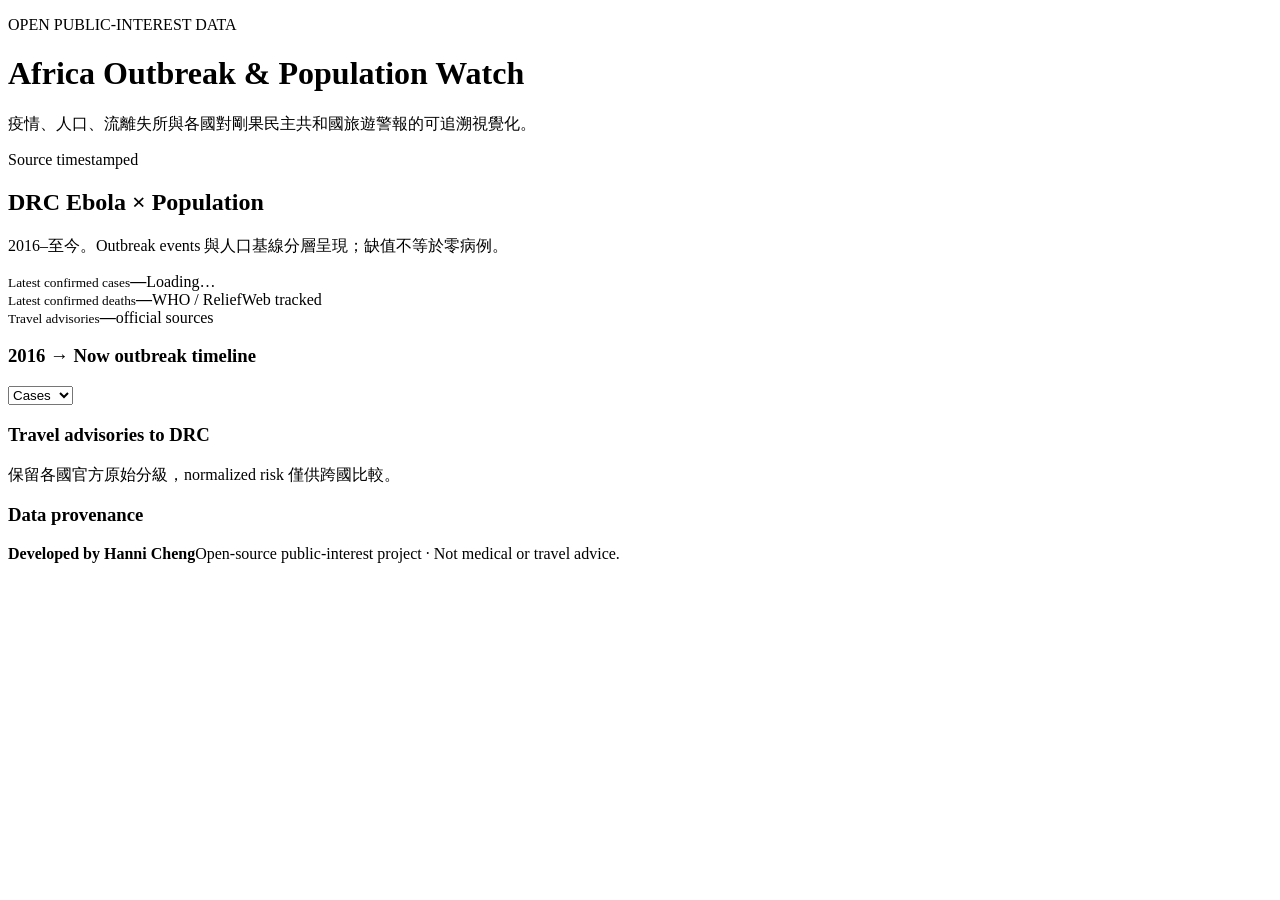
==== index.html @ 5b125a62 "site: add index.html" ====
<!doctype html><html lang="zh-Hant"><head><meta charset="utf-8"><meta name="viewport" content="width=device-width,initial-scale=1"><title>Africa Outbreak & Population Watch</title><link rel="stylesheet" href="assets/style.css"></head><body><header><p class="eyebrow">OPEN PUBLIC-INTEREST DATA</p><h1>Africa Outbreak & Population Watch</h1><p>疫情、人口、流離失所與各國對剛果民主共和國旅遊警報的可追溯視覺化。</p><span id="status">Source timestamped</span></header><main><section class="hero"><h2>DRC Ebola × Population</h2><p>2016–至今。Outbreak events 與人口基線分層呈現；缺值不等於零病例。</p><div class="kpis"><article><small>Latest confirmed cases</small><strong id="cases">—</strong><span id="date">Loading…</span></article><article><small>Latest confirmed deaths</small><strong id="deaths">—</strong><span>WHO / ReliefWeb tracked</span></article><article><small>Travel advisories</small><strong id="count">—</strong><span>official sources</span></article></div></section><section class="grid"><article class="panel wide"><h3>2016 → Now outbreak timeline</h3><select id="metric"><option value="cases">Cases</option><option value="deaths">Deaths</option></select><div id="timeline" class="bars"></div></article><article class="panel"><h3>Travel advisories to DRC</h3><p class="muted">保留各國官方原始分級，normalized risk 僅供跨國比較。</p><div id="advisories"></div></article><article class="panel"><h3>Data provenance</h3><div id="sources"></div></article></section></main><footer><strong>Developed by Hanni Cheng</strong><span>Open-source public-interest project · Not medical or travel advice.</span></footer><script src="assets/app.js"></script></body></html>
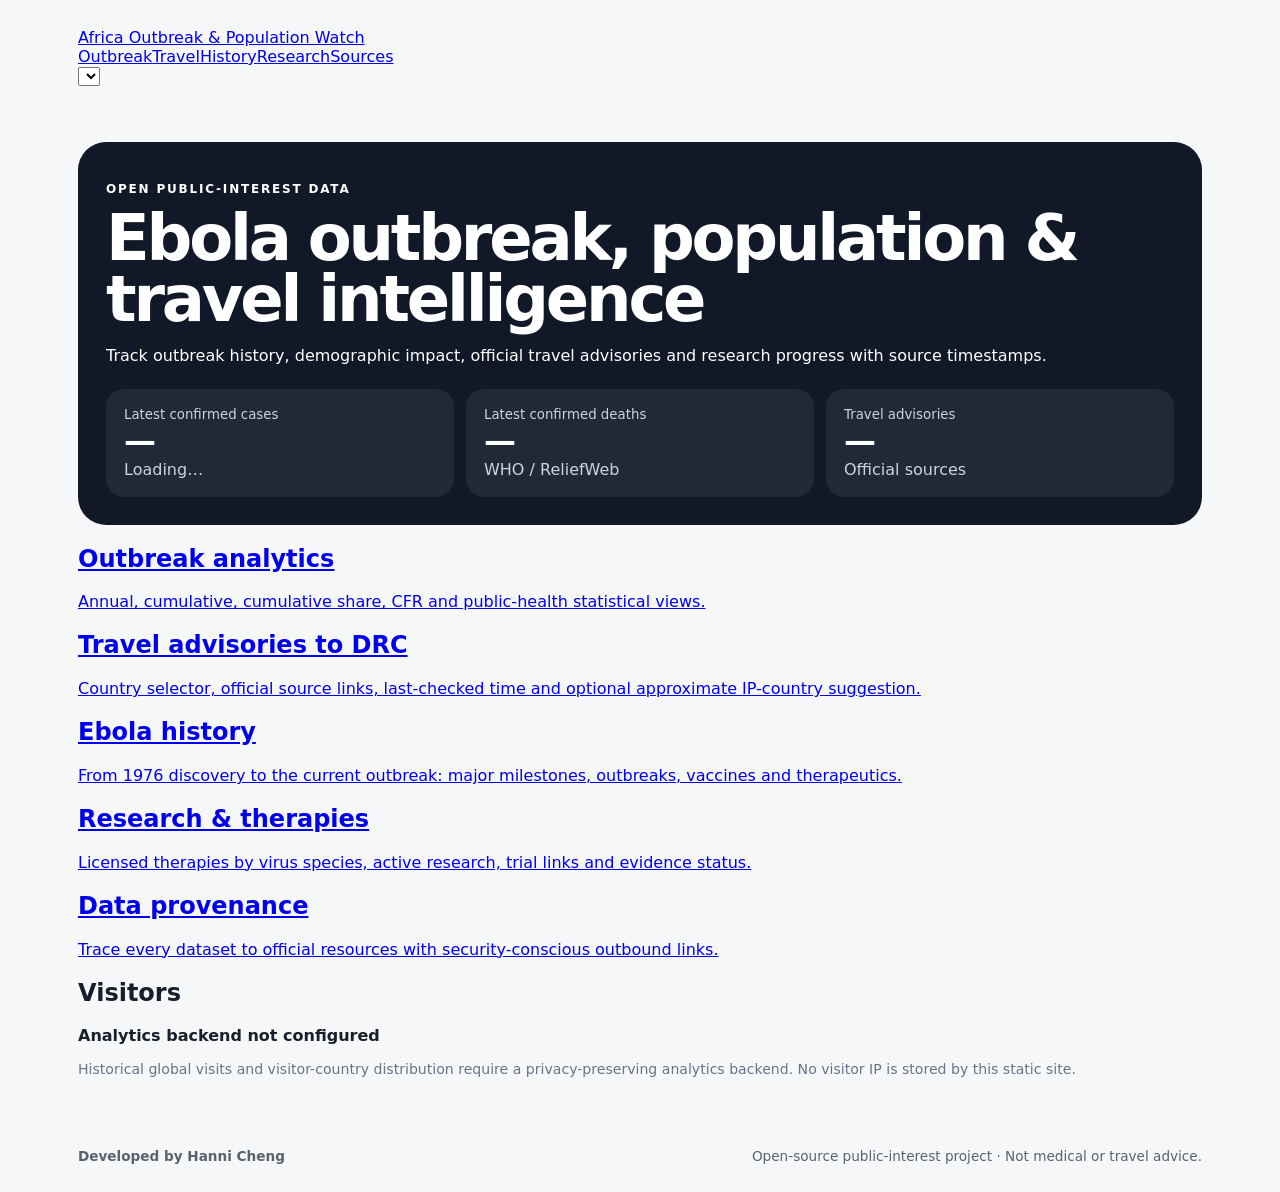
==== commit 35d9bad1: "site: expand home navigation and privacy controls" ====
--- a/index.html
+++ b/index.html
@@ -1 +1 @@
-<!doctype html><html lang="zh-Hant"><head><meta charset="utf-8"><meta name="viewport" content="width=device-width,initial-scale=1"><title>Africa Outbreak & Population Watch</title><link rel="stylesheet" href="assets/style.css"></head><body><header><p class="eyebrow">OPEN PUBLIC-INTEREST DATA</p><h1>Africa Outbreak & Population Watch</h1><p>疫情、人口、流離失所與各國對剛果民主共和國旅遊警報的可追溯視覺化。</p><span id="status">Source timestamped</span></header><main><section class="hero"><h2>DRC Ebola × Population</h2><p>2016–至今。Outbreak events 與人口基線分層呈現；缺值不等於零病例。</p><div class="kpis"><article><small>Latest confirmed cases</small><strong id="cases">—</strong><span id="date">Loading…</span></article><article><small>Latest confirmed deaths</small><strong id="deaths">—</strong><span>WHO / ReliefWeb tracked</span></article><article><small>Travel advisories</small><strong id="count">—</strong><span>official sources</span></article></div></section><section class="grid"><article class="panel wide"><h3>2016 → Now outbreak timeline</h3><select id="metric"><option value="cases">Cases</option><option value="deaths">Deaths</option></select><div id="timeline" class="bars"></div></article><article class="panel"><h3>Travel advisories to DRC</h3><p class="muted">保留各國官方原始分級，normalized risk 僅供跨國比較。</p><div id="advisories"></div></article><article class="panel"><h3>Data provenance</h3><div id="sources"></div></article></section></main><footer><strong>Developed by Hanni Cheng</strong><span>Open-source public-interest project · Not medical or travel advice.</span></footer><script src="assets/app.js"></script></body></html>+<!doctype html><html lang="zh-Hant"><head><meta charset="utf-8"><meta name="viewport" content="width=device-width,initial-scale=1"><meta name="referrer" content="no-referrer"><meta http-equiv="Content-Security-Policy" content="default-src 'self'; img-src 'self' data:; style-src 'self' 'unsafe-inline'; script-src 'self'; connect-src 'self' https://ipwho.is; base-uri 'self'; form-action 'self'; frame-ancestors 'none'"><title>Africa Outbreak & Population Watch</title><link rel="stylesheet" href="assets/style.css"></head><body><header class="sitebar"><a class="brand" href="index.html">Africa Outbreak & Population Watch</a><nav><a href="pages/outbreak.html">Outbreak</a><a href="pages/advisories.html">Travel</a><a href="pages/history.html">History</a><a href="pages/research.html">Research</a><a href="pages/provenance.html">Sources</a></nav><select id="lang" aria-label="Language"></select></header><main><section class="hero"><p class="eyebrow">OPEN PUBLIC-INTEREST DATA</p><h1 data-i18n="hero_title">Ebola outbreak, population & travel intelligence</h1><p data-i18n="hero_sub">Track outbreak history, demographic impact, official travel advisories and research progress with source timestamps.</p><div class="kpis"><article><small data-i18n="latest_cases">Latest confirmed cases</small><strong id="cases">—</strong><span id="date">Loading…</span></article><article><small data-i18n="latest_deaths">Latest confirmed deaths</small><strong id="deaths">—</strong><span>WHO / ReliefWeb</span></article><article><small data-i18n="travel_advisories">Travel advisories</small><strong id="count">—</strong><span data-i18n="official_sources">Official sources</span></article></div></section><section class="cards"><a class="feature" href="pages/outbreak.html"><h2>Outbreak analytics</h2><p>Annual, cumulative, cumulative share, CFR and public-health statistical views.</p></a><a class="feature" href="pages/advisories.html"><h2>Travel advisories to DRC</h2><p>Country selector, official source links, last-checked time and optional approximate IP-country suggestion.</p></a><a class="feature" href="pages/history.html"><h2>Ebola history</h2><p>From 1976 discovery to the current outbreak: major milestones, outbreaks, vaccines and therapeutics.</p></a><a class="feature" href="pages/research.html"><h2>Research & therapies</h2><p>Licensed therapies by virus species, active research, trial links and evidence status.</p></a><a class="feature" href="pages/provenance.html"><h2>Data provenance</h2><p>Trace every dataset to official resources with security-conscious outbound links.</p></a><div class="feature"><h2>Visitors</h2><p><strong id="visitorTotal">Analytics backend not configured</strong></p><p class="muted">Historical global visits and visitor-country distribution require a privacy-preserving analytics backend. No visitor IP is stored by this static site.</p></div></section></main><footer><strong>Developed by Hanni Cheng</strong><span>Open-source public-interest project · Not medical or travel advice.</span></footer><script src="assets/i18n.js"></script><script src="assets/app.js"></script></body></html>
--- a/assets/style.css
+++ b/assets/style.css
@@ -0,0 +1 @@
+:root{font-family:Inter,system-ui,-apple-system,sans-serif;color:#17202a;background:#f6f7f9}*{box-sizing:border-box}body{margin:0}header,main,footer{max-width:1180px;margin:auto;padding:28px}h1{font-size:clamp(2rem,5vw,4.2rem);line-height:.95;margin:.3rem 0 1rem;letter-spacing:-.05em}.eyebrow{font-size:.75rem;font-weight:800;letter-spacing:.15em}#status{display:inline-block;background:#fff;border:1px solid #dfe3e8;padding:8px 12px;border-radius:999px}.hero{background:#111827;color:white;border-radius:28px;padding:28px}.kpis{display:grid;grid-template-columns:repeat(3,1fr);gap:12px;margin-top:24px}.kpis article{background:#1f2937;padding:18px;border-radius:18px}.kpis small,.kpis span{display:block;color:#cbd5e1}.kpis strong{font-size:2rem;display:block}.grid{display:grid;grid-template-columns:2fr 1fr;gap:16px;margin-top:16px}.panel{background:white;border:1px solid #e2e6ea;border-radius:22px;padding:22px}.wide{grid-row:span 2}.muted{color:#697386;font-size:.88rem}.bars{display:flex;align-items:end;gap:8px;height:330px;padding-top:35px;overflow-x:auto}.bw{min-width:48px;flex:1;text-align:center}.bar{background:#556987;border-radius:7px 7px 2px 2px;min-height:3px;position:relative}.bar span{position:absolute;top:-20px;left:50%;transform:translateX(-50%);font-size:.68rem}.bw small{display:block;margin-top:7px}.adv,.source{padding:11px 0;border-bottom:1px solid #edf0f2}.adv span{display:block;font-size:.8rem;color:#697386}footer{display:flex;justify-content:space-between;gap:16px;color:#59636e;font-size:.85rem}@media(max-width:760px){.grid,.kpis{grid-template-columns:1fr}.wide{grid-row:auto}footer{flex-direction:column}}
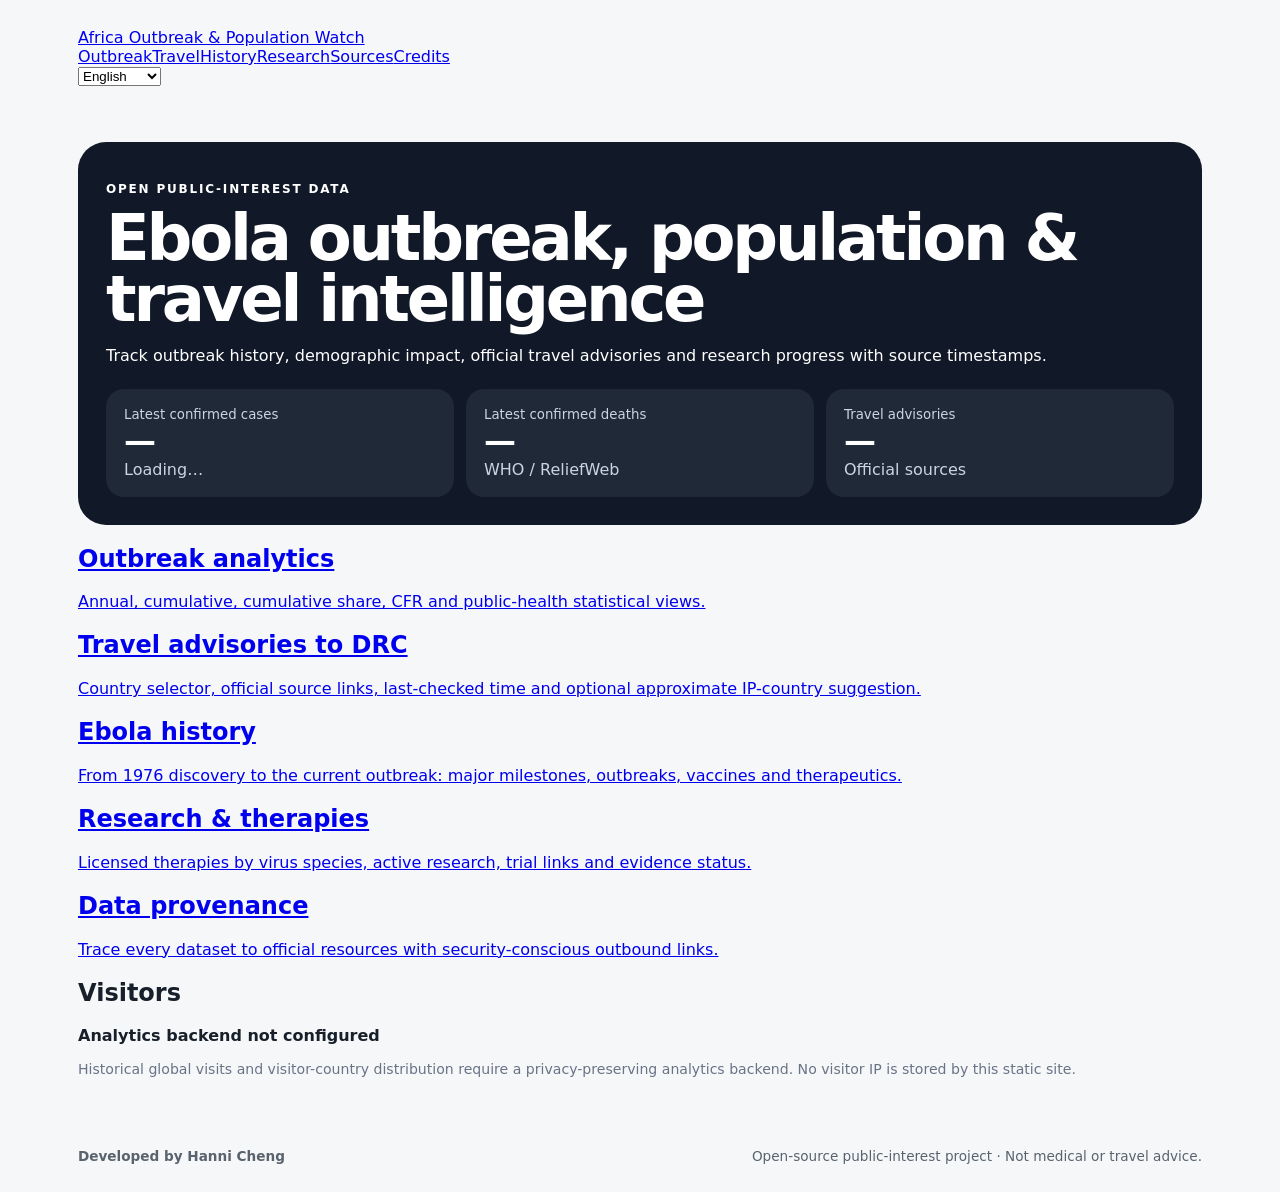
==== commit 6501b137: "site: add Credits navigation" ====
--- a/index.html
+++ b/index.html
@@ -1 +1 @@
-<!doctype html><html lang="zh-Hant"><head><meta charset="utf-8"><meta name="viewport" content="width=device-width,initial-scale=1"><meta name="referrer" content="no-referrer"><meta http-equiv="Content-Security-Policy" content="default-src 'self'; img-src 'self' data:; style-src 'self' 'unsafe-inline'; script-src 'self'; connect-src 'self' https://ipwho.is; base-uri 'self'; form-action 'self'; frame-ancestors 'none'"><title>Africa Outbreak & Population Watch</title><link rel="stylesheet" href="assets/style.css"></head><body><header class="sitebar"><a class="brand" href="index.html">Africa Outbreak & Population Watch</a><nav><a href="pages/outbreak.html">Outbreak</a><a href="pages/advisories.html">Travel</a><a href="pages/history.html">History</a><a href="pages/research.html">Research</a><a href="pages/provenance.html">Sources</a></nav><select id="lang" aria-label="Language"></select></header><main><section class="hero"><p class="eyebrow">OPEN PUBLIC-INTEREST DATA</p><h1 data-i18n="hero_title">Ebola outbreak, population & travel intelligence</h1><p data-i18n="hero_sub">Track outbreak history, demographic impact, official travel advisories and research progress with source timestamps.</p><div class="kpis"><article><small data-i18n="latest_cases">Latest confirmed cases</small><strong id="cases">—</strong><span id="date">Loading…</span></article><article><small data-i18n="latest_deaths">Latest confirmed deaths</small><strong id="deaths">—</strong><span>WHO / ReliefWeb</span></article><article><small data-i18n="travel_advisories">Travel advisories</small><strong id="count">—</strong><span data-i18n="official_sources">Official sources</span></article></div></section><section class="cards"><a class="feature" href="pages/outbreak.html"><h2>Outbreak analytics</h2><p>Annual, cumulative, cumulative share, CFR and public-health statistical views.</p></a><a class="feature" href="pages/advisories.html"><h2>Travel advisories to DRC</h2><p>Country selector, official source links, last-checked time and optional approximate IP-country suggestion.</p></a><a class="feature" href="pages/history.html"><h2>Ebola history</h2><p>From 1976 discovery to the current outbreak: major milestones, outbreaks, vaccines and therapeutics.</p></a><a class="feature" href="pages/research.html"><h2>Research & therapies</h2><p>Licensed therapies by virus species, active research, trial links and evidence status.</p></a><a class="feature" href="pages/provenance.html"><h2>Data provenance</h2><p>Trace every dataset to official resources with security-conscious outbound links.</p></a><div class="feature"><h2>Visitors</h2><p><strong id="visitorTotal">Analytics backend not configured</strong></p><p class="muted">Historical global visits and visitor-country distribution require a privacy-preserving analytics backend. No visitor IP is stored by this static site.</p></div></section></main><footer><strong>Developed by Hanni Cheng</strong><span>Open-source public-interest project · Not medical or travel advice.</span></footer><script src="assets/i18n.js"></script><script src="assets/app.js"></script></body></html>+<!doctype html><html lang="zh-Hant"><head><meta charset="utf-8"><meta name="viewport" content="width=device-width,initial-scale=1"><meta name="referrer" content="no-referrer"><meta http-equiv="Content-Security-Policy" content="default-src 'self'; img-src 'self' data:; style-src 'self' 'unsafe-inline'; script-src 'self'; connect-src 'self' https://ipwho.is; base-uri 'self'; form-action 'self'; frame-ancestors 'none'"><title>Africa Outbreak & Population Watch</title><link rel="stylesheet" href="assets/style.css"></head><body><header class="sitebar"><a class="brand" href="index.html">Africa Outbreak & Population Watch</a><nav><a href="pages/outbreak.html">Outbreak</a><a href="pages/advisories.html">Travel</a><a href="pages/history.html">History</a><a href="pages/research.html">Research</a><a href="pages/provenance.html">Sources</a><a href="pages/credits.html">Credits</a></nav><select id="lang" aria-label="Language"></select></header><main><section class="hero"><p class="eyebrow">OPEN PUBLIC-INTEREST DATA</p><h1 data-i18n="hero_title">Ebola outbreak, population & travel intelligence</h1><p data-i18n="hero_sub">Track outbreak history, demographic impact, official travel advisories and research progress with source timestamps.</p><div class="kpis"><article><small data-i18n="latest_cases">Latest confirmed cases</small><strong id="cases">—</strong><span id="date">Loading…</span></article><article><small data-i18n="latest_deaths">Latest confirmed deaths</small><strong id="deaths">—</strong><span>WHO / ReliefWeb</span></article><article><small data-i18n="travel_advisories">Travel advisories</small><strong id="count">—</strong><span data-i18n="official_sources">Official sources</span></article></div></section><section class="cards"><a class="feature" href="pages/outbreak.html"><h2>Outbreak analytics</h2><p>Annual, cumulative, cumulative share, CFR and public-health statistical views.</p></a><a class="feature" href="pages/advisories.html"><h2>Travel advisories to DRC</h2><p>Country selector, official source links, last-checked time and optional approximate IP-country suggestion.</p></a><a class="feature" href="pages/history.html"><h2>Ebola history</h2><p>From 1976 discovery to the current outbreak: major milestones, outbreaks, vaccines and therapeutics.</p></a><a class="feature" href="pages/research.html"><h2>Research & therapies</h2><p>Licensed therapies by virus species, active research, trial links and evidence status.</p></a><a class="feature" href="pages/provenance.html"><h2>Data provenance</h2><p>Trace every dataset to official resources with security-conscious outbound links.</p></a><div class="feature"><h2>Visitors</h2><p><strong id="visitorTotal">Analytics backend not configured</strong></p><p class="muted">Historical global visits and visitor-country distribution require a privacy-preserving analytics backend. No visitor IP is stored by this static site.</p></div></section></main><footer><strong>Developed by Hanni Cheng</strong><span>Open-source public-interest project · Not medical or travel advice.</span></footer><script src="assets/i18n.js"></script><script src="assets/app.js"></script></body></html>
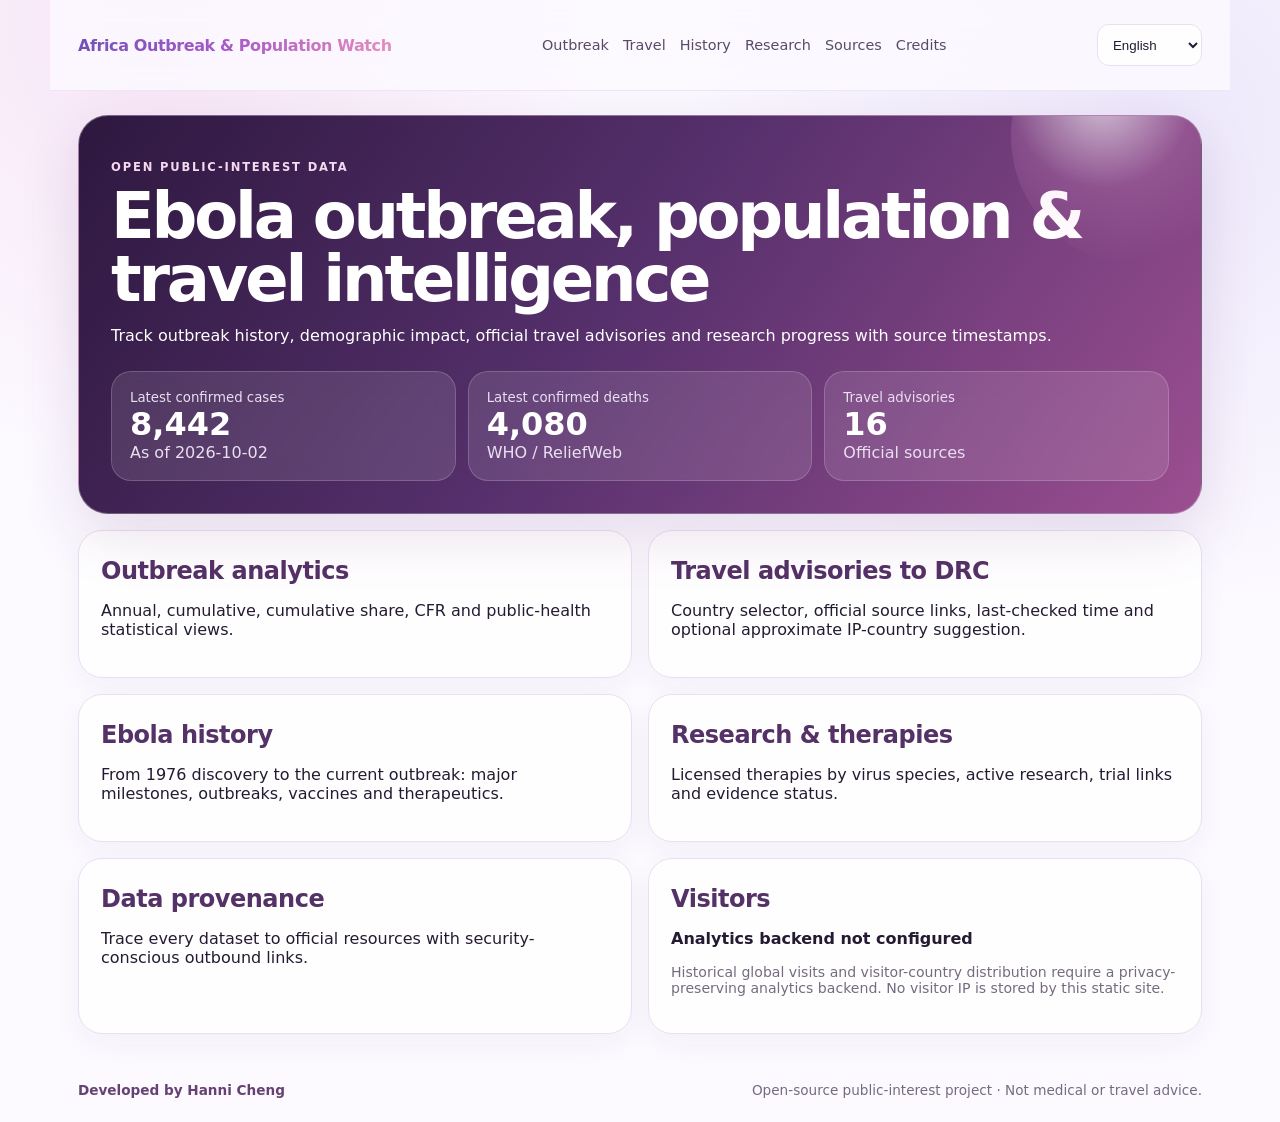
==== commit e9f6d45c: "fix: bind all homepage cards to i18n" ====
--- a/index.html
+++ b/index.html
@@ -1 +1,14 @@
-<!doctype html><html lang="zh-Hant"><head><meta charset="utf-8"><meta name="viewport" content="width=device-width,initial-scale=1"><meta name="referrer" content="no-referrer"><meta http-equiv="Content-Security-Policy" content="default-src 'self'; img-src 'self' data:; style-src 'self' 'unsafe-inline'; script-src 'self'; connect-src 'self' https://ipwho.is; base-uri 'self'; form-action 'self'; frame-ancestors 'none'"><title>Africa Outbreak & Population Watch</title><link rel="stylesheet" href="assets/style.css"></head><body><header class="sitebar"><a class="brand" href="index.html">Africa Outbreak & Population Watch</a><nav><a href="pages/outbreak.html">Outbreak</a><a href="pages/advisories.html">Travel</a><a href="pages/history.html">History</a><a href="pages/research.html">Research</a><a href="pages/provenance.html">Sources</a><a href="pages/credits.html">Credits</a></nav><select id="lang" aria-label="Language"></select></header><main><section class="hero"><p class="eyebrow">OPEN PUBLIC-INTEREST DATA</p><h1 data-i18n="hero_title">Ebola outbreak, population & travel intelligence</h1><p data-i18n="hero_sub">Track outbreak history, demographic impact, official travel advisories and research progress with source timestamps.</p><div class="kpis"><article><small data-i18n="latest_cases">Latest confirmed cases</small><strong id="cases">—</strong><span id="date">Loading…</span></article><article><small data-i18n="latest_deaths">Latest confirmed deaths</small><strong id="deaths">—</strong><span>WHO / ReliefWeb</span></article><article><small data-i18n="travel_advisories">Travel advisories</small><strong id="count">—</strong><span data-i18n="official_sources">Official sources</span></article></div></section><section class="cards"><a class="feature" href="pages/outbreak.html"><h2>Outbreak analytics</h2><p>Annual, cumulative, cumulative share, CFR and public-health statistical views.</p></a><a class="feature" href="pages/advisories.html"><h2>Travel advisories to DRC</h2><p>Country selector, official source links, last-checked time and optional approximate IP-country suggestion.</p></a><a class="feature" href="pages/history.html"><h2>Ebola history</h2><p>From 1976 discovery to the current outbreak: major milestones, outbreaks, vaccines and therapeutics.</p></a><a class="feature" href="pages/research.html"><h2>Research & therapies</h2><p>Licensed therapies by virus species, active research, trial links and evidence status.</p></a><a class="feature" href="pages/provenance.html"><h2>Data provenance</h2><p>Trace every dataset to official resources with security-conscious outbound links.</p></a><div class="feature"><h2>Visitors</h2><p><strong id="visitorTotal">Analytics backend not configured</strong></p><p class="muted">Historical global visits and visitor-country distribution require a privacy-preserving analytics backend. No visitor IP is stored by this static site.</p></div></section></main><footer><strong>Developed by Hanni Cheng</strong><span>Open-source public-interest project · Not medical or travel advice.</span></footer><script src="assets/i18n.js"></script><script src="assets/app.js"></script></body></html>+<!doctype html><html lang="zh-Hant"><head><meta charset="utf-8"><meta name="viewport" content="width=device-width,initial-scale=1"><meta name="referrer" content="no-referrer"><meta http-equiv="Content-Security-Policy" content="default-src 'self'; img-src 'self' data:; style-src 'self' 'unsafe-inline'; script-src 'self'; connect-src 'self' https://ipwho.is; base-uri 'self'; form-action 'self'; frame-ancestors 'none'"><title>Africa Outbreak & Population Watch</title><link rel="stylesheet" href="assets/style.css"></head><body><header class="sitebar"><a class="brand" href="index.html">Africa Outbreak & Population Watch</a><nav><a href="pages/outbreak.html">Outbreak</a><a href="pages/advisories.html">Travel</a><a href="pages/history.html">History</a><a href="pages/research.html">Research</a><a href="pages/provenance.html">Sources</a><a href="pages/credits.html">Credits</a></nav><select id="lang" aria-label="Language"></select></header><main>
+<section class="hero"><p class="eyebrow" data-i18n="hero_eyebrow">OPEN PUBLIC-INTEREST DATA</p><h1 data-i18n="hero_title">Ebola outbreak, population & travel intelligence</h1><p data-i18n="hero_sub">Track outbreak history, demographic impact, official travel advisories and research progress with source timestamps.</p><div class="kpis">
+<article><small data-i18n="latest_cases">Latest confirmed cases</small><strong id="cases">—</strong><span id="date">Loading…</span></article>
+<article><small data-i18n="latest_deaths">Latest confirmed deaths</small><strong id="deaths">—</strong><span data-i18n="health_sources">WHO / ReliefWeb</span></article>
+<article><small data-i18n="travel_advisories">Travel advisories</small><strong id="count">—</strong><span data-i18n="official_sources">Official sources</span></article>
+</div></section>
+<section class="cards">
+<a class="feature" href="pages/outbreak.html"><h2 data-i18n="card_outbreak_title">Outbreak analytics</h2><p data-i18n="card_outbreak_desc">Annual, cumulative, cumulative share, CFR and public-health statistical views.</p></a>
+<a class="feature" href="pages/advisories.html"><h2 data-i18n="card_travel_title">Travel advisories to DRC</h2><p data-i18n="card_travel_desc">Country selector, official source links, last-checked time and optional approximate IP-country suggestion.</p></a>
+<a class="feature" href="pages/history.html"><h2 data-i18n="card_history_title">Ebola history</h2><p data-i18n="card_history_desc">From 1976 discovery to the current outbreak: major milestones, outbreaks, vaccines and therapeutics.</p></a>
+<a class="feature" href="pages/research.html"><h2 data-i18n="card_research_title">Research & therapies</h2><p data-i18n="card_research_desc">Licensed therapies by virus species, active research, trial links and evidence status.</p></a>
+<a class="feature" href="pages/provenance.html"><h2 data-i18n="card_sources_title">Data provenance</h2><p data-i18n="card_sources_desc">Trace every dataset to official resources with security-conscious outbound links.</p></a>
+<div class="feature"><h2 data-i18n="card_visitors_title">Visitors</h2><p><strong id="visitorTotal" data-i18n="analytics_pending">Analytics backend not configured</strong></p><p class="muted" data-i18n="card_visitors_desc">Historical global visits and visitor-country distribution require a privacy-preserving analytics backend. No visitor IP is stored by this static site.</p></div>
+</section></main><footer><strong data-i18n="developed_by">Developed by Hanni Cheng</strong><span data-i18n="footer_note">Open-source public-interest project · Not medical or travel advice.</span></footer><script src="assets/i18n.js"></script><script src="assets/app.js"></script></body></html>
--- a/assets/style.css
+++ b/assets/style.css
@@ -1 +1,2 @@
-:root{font-family:Inter,system-ui,-apple-system,sans-serif;color:#17202a;background:#f6f7f9}*{box-sizing:border-box}body{margin:0}header,main,footer{max-width:1180px;margin:auto;padding:28px}h1{font-size:clamp(2rem,5vw,4.2rem);line-height:.95;margin:.3rem 0 1rem;letter-spacing:-.05em}.eyebrow{font-size:.75rem;font-weight:800;letter-spacing:.15em}#status{display:inline-block;background:#fff;border:1px solid #dfe3e8;padding:8px 12px;border-radius:999px}.hero{background:#111827;color:white;border-radius:28px;padding:28px}.kpis{display:grid;grid-template-columns:repeat(3,1fr);gap:12px;margin-top:24px}.kpis article{background:#1f2937;padding:18px;border-radius:18px}.kpis small,.kpis span{display:block;color:#cbd5e1}.kpis strong{font-size:2rem;display:block}.grid{display:grid;grid-template-columns:2fr 1fr;gap:16px;margin-top:16px}.panel{background:white;border:1px solid #e2e6ea;border-radius:22px;padding:22px}.wide{grid-row:span 2}.muted{color:#697386;font-size:.88rem}.bars{display:flex;align-items:end;gap:8px;height:330px;padding-top:35px;overflow-x:auto}.bw{min-width:48px;flex:1;text-align:center}.bar{background:#556987;border-radius:7px 7px 2px 2px;min-height:3px;position:relative}.bar span{position:absolute;top:-20px;left:50%;transform:translateX(-50%);font-size:.68rem}.bw small{display:block;margin-top:7px}.adv,.source{padding:11px 0;border-bottom:1px solid #edf0f2}.adv span{display:block;font-size:.8rem;color:#697386}footer{display:flex;justify-content:space-between;gap:16px;color:#59636e;font-size:.85rem}@media(max-width:760px){.grid,.kpis{grid-template-columns:1fr}.wide{grid-row:auto}footer{flex-direction:column}}+:root{font-family:Inter,"Noto Sans TC","Noto Sans SC",system-ui,-apple-system,sans-serif;color:#241b32;background:#fcf9ff;--ink:#241b32;--muted:#756b80;--line:#eadff1;--dark:#2c173d;--card:rgba(255,255,255,.92);--pipi:#a95bc7;--pipi2:#e58ebd;--pipi3:#7352b8;--pearl:#fff4fb;--risk-red:#b42318;--risk-orange:#b54708;--risk-yellow:#946200;--risk-green:#157f61}*{box-sizing:border-box}body{margin:0;background:radial-gradient(circle at 12% 2%,rgba(236,190,229,.34),transparent 28rem),radial-gradient(circle at 90% 12%,rgba(190,176,238,.24),transparent 30rem),#fcf9ff}a{color:inherit}.sitebar,main,footer{max-width:1180px;margin:auto;padding:24px 28px}.sitebar{display:flex;gap:18px;align-items:center;justify-content:space-between;position:sticky;top:0;background:rgba(252,249,255,.88);backdrop-filter:blur(16px);z-index:5;border-bottom:1px solid rgba(234,223,241,.72)}.brand{font-weight:850;text-decoration:none;letter-spacing:-.025em;background:linear-gradient(90deg,var(--pipi3),var(--pipi),var(--pipi2));-webkit-background-clip:text;color:transparent}.sitebar nav{display:flex;gap:14px;flex-wrap:wrap}.sitebar nav a{text-decoration:none;font-size:.9rem;color:#594b66}.sitebar nav a:hover{color:var(--pipi3)}.sitebar select,select{min-height:42px;border:1px solid var(--line);border-radius:12px;background:rgba(255,255,255,.9);padding:0 11px;color:var(--ink)}h1{font-size:clamp(2rem,5vw,4rem);line-height:.98;margin:.3rem 0 1rem;letter-spacing:-.05em}h2,h3{margin:.25rem 0 .6rem;letter-spacing:-.02em}.eyebrow{font-size:.72rem;font-weight:850;letter-spacing:.16em;color:var(--pipi3)}.hero{position:relative;overflow:hidden;background:linear-gradient(125deg,#2d183f 0%,#56306c 48%,#9b4f91 100%);color:#fff;border-radius:30px;padding:32px;border:1px solid rgba(255,255,255,.3);box-shadow:0 20px 60px rgba(91,46,111,.14)}.hero:after{content:"";position:absolute;width:260px;height:260px;border-radius:50%;right:-70px;top:-110px;background:radial-gradient(circle at 35% 35%,rgba(255,255,255,.68),rgba(242,173,221,.16) 38%,transparent 70%);pointer-events:none}.hero .eyebrow{color:#f6d9f0}.kpis{display:grid;grid-template-columns:repeat(3,1fr);gap:12px;margin-top:26px;position:relative;z-index:1}.kpis article{background:rgba(255,255,255,.11);border:1px solid rgba(255,255,255,.18);backdrop-filter:blur(10px);padding:18px;border-radius:20px}.kpis small,.kpis span{display:block;color:#eadff1}.kpis strong{font-size:2rem;display:block}.cards,.grid2{display:grid;grid-template-columns:repeat(2,minmax(0,1fr));gap:16px;margin-top:16px}.feature,.panel{background:var(--card);border:1px solid var(--line);border-radius:24px;padding:22px;text-decoration:none;box-shadow:0 10px 30px rgba(80,45,100,.045)}.feature{transition:transform .18s ease,border-color .18s ease,box-shadow .18s ease}.feature:hover{border-color:#d9b6e6;transform:translateY(-2px);box-shadow:0 16px 34px rgba(101,54,120,.09)}.feature h2{color:#543166}.muted,.note{color:var(--muted);font-size:.88rem}.pagehead{display:flex;justify-content:space-between;align-items:flex-start;gap:18px}.backrow{display:flex;gap:10px;flex-wrap:wrap}.btn{display:inline-flex;align-items:center;min-height:42px;padding:0 15px;border-radius:12px;border:1px solid var(--line);background:#fff;text-decoration:none;font:inherit;color:#50395d}.btn.primary{border-color:transparent;background:linear-gradient(100deg,var(--pipi3),var(--pipi));color:#fff}.grid{display:grid;grid-template-columns:2fr 1fr;gap:16px;margin-top:16px}.wide{grid-row:span 2}.bars{display:flex;align-items:end;gap:8px;height:330px;padding-top:35px;overflow-x:auto}.bw{min-width:48px;flex:1;text-align:center}.bar{background:linear-gradient(180deg,var(--pipi2),var(--pipi3));border-radius:9px 9px 3px 3px;min-height:3px;position:relative}.bar span{position:absolute;top:-20px;left:50%;transform:translateX(-50%);font-size:.68rem;color:#4e3b59}.bw small{display:block;margin-top:7px;color:var(--muted)}.adv,.source,.row{padding:11px 0;border-bottom:1px solid #f0e8f4}.statgrid{display:grid;grid-template-columns:repeat(4,1fr);gap:10px}.stat{background:linear-gradient(145deg,#fff,#fff8fd);border:1px solid var(--line);border-radius:18px;padding:16px}.stat strong{display:block;font-size:1.45rem;color:#553265}.tablewrap{overflow-x:auto}.table{width:100%;border-collapse:collapse}.table th,.table td{padding:10px;border-bottom:1px solid var(--line);text-align:left;font-size:.9rem;vertical-align:top}.table th{color:#624a70}.timeline{border-left:3px solid #dfc9e8;margin-left:8px;padding-left:22px}.milestone{position:relative;margin:0 0 24px}.milestone:before{content:"";position:absolute;width:13px;height:13px;border-radius:50%;background:linear-gradient(135deg,var(--pipi2),var(--pipi3));left:-30px;top:5px;box-shadow:0 0 0 4px #f7edf9}.linklist a{display:block;padding:9px 0;color:#7450b3}.notice{border-left:4px solid var(--risk-yellow);background:#fff9e8;padding:14px 16px;border-radius:12px}.privacy{margin-top:16px}code{background:#f5eef8;padding:2px 5px;border-radius:5px}footer{display:flex;justify-content:space-between;gap:16px;color:#756b80;font-size:.85rem}footer strong{color:#654273}@media(max-width:800px){.sitebar{position:static;align-items:flex-start;flex-direction:column}.grid,.cards,.grid2,.kpis,.statgrid{grid-template-columns:1fr}.wide{grid-row:auto}.pagehead{flex-direction:column}footer{flex-direction:column}}
+.searchbox{width:100%;min-height:48px;margin:8px 0 10px;border:1px solid var(--line);border-radius:14px;padding:0 14px;font:inherit;background:#fff}.countrylist{display:grid;grid-template-columns:repeat(3,minmax(0,1fr));gap:8px;max-height:290px;overflow:auto;margin:0 0 12px}.countryitem{min-height:52px;text-align:left;border:1px solid var(--line);border-radius:13px;background:#fff;padding:8px 10px;color:var(--ink)}.countryitem span,.countryitem small{display:block}.countryitem small{color:var(--muted);margin-top:2px}.countryitem.active{border-color:var(--pipi);background:#fff6fc}.chartcontrols{display:grid;grid-template-columns:2fr 1fr 1fr auto;gap:10px;align-items:end;margin-bottom:18px}.chartcontrols label span{display:block;font-size:.8rem;color:var(--muted);margin-bottom:5px}.chartcontrols select{width:100%}.mobilechart{display:grid;gap:9px}.chartrow{display:grid;grid-template-columns:minmax(72px,.7fr) 2fr minmax(65px,.6fr);grid-template-areas:"label track value" "sub sub sub";align-items:center;gap:10px;width:100%;border:0;background:transparent;padding:7px 0;text-align:left;color:var(--ink)}.chartlabel{grid-area:label;font-weight:700}.track{grid-area:track;height:18px;border-radius:999px;background:#f0e8f4;overflow:hidden}.fill{display:block;height:100%;border-radius:999px;background:linear-gradient(90deg,var(--pipi3),var(--pipi2))}.chartrow strong{grid-area:value;text-align:right}.chartrow small{grid-area:sub;color:var(--muted);padding-left:calc(0px)}@media(max-width:800px){.countrylist{grid-template-columns:1fr;max-height:250px}.chartcontrols{grid-template-columns:1fr 1fr}.chartcontrols label:first-child{grid-column:1/-1}.chartcontrols .btn{grid-column:1/-1;justify-content:center}.mobilechart{margin-top:12px}.chartrow{grid-template-columns:70px minmax(90px,1fr) 72px;gap:7px}.chartrow small{font-size:.72rem}.stat strong{overflow-wrap:anywhere}.sitebar nav{gap:10px}.sitebar nav a{font-size:.88rem}}
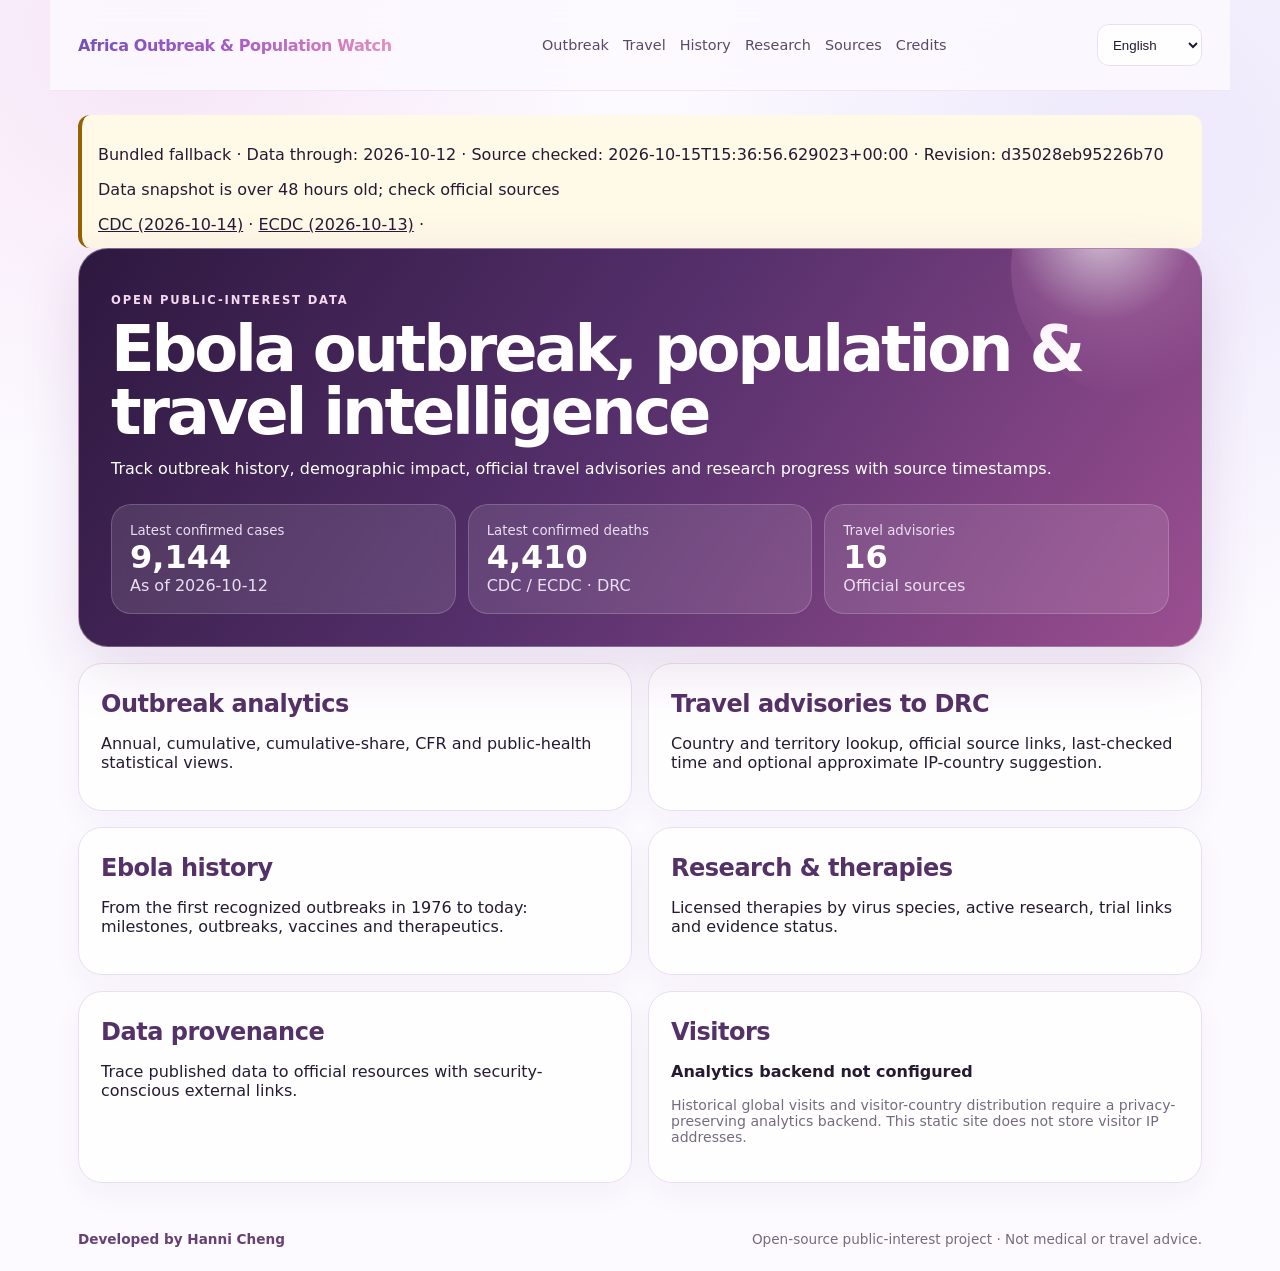
==== commit fb709e83: "feat: validate official sources and maintain live Sites data with safe fallback" ====
--- a/index.html
+++ b/index.html
@@ -1,7 +1,7 @@
-<!doctype html><html lang="zh-Hant"><head><meta charset="utf-8"><meta name="viewport" content="width=device-width,initial-scale=1"><meta name="referrer" content="no-referrer"><meta http-equiv="Content-Security-Policy" content="default-src 'self'; img-src 'self' data:; style-src 'self' 'unsafe-inline'; script-src 'self'; connect-src 'self' https://ipwho.is; base-uri 'self'; form-action 'self'; frame-ancestors 'none'"><title>Africa Outbreak & Population Watch</title><link rel="stylesheet" href="assets/style.css"></head><body><header class="sitebar"><a class="brand" href="index.html">Africa Outbreak & Population Watch</a><nav><a href="pages/outbreak.html">Outbreak</a><a href="pages/advisories.html">Travel</a><a href="pages/history.html">History</a><a href="pages/research.html">Research</a><a href="pages/provenance.html">Sources</a><a href="pages/credits.html">Credits</a></nav><select id="lang" aria-label="Language"></select></header><main>
+<!doctype html><html lang="zh-Hant"><head><meta charset="utf-8"><meta name="viewport" content="width=device-width,initial-scale=1"><meta name="referrer" content="no-referrer"><meta http-equiv="Content-Security-Policy" content="default-src 'self'; img-src 'self' data:; style-src 'self' 'unsafe-inline'; script-src 'self'; connect-src 'self' https://ipwho.is https://raw.githubusercontent.com; base-uri 'self'; form-action 'self'; frame-ancestors 'none'"><title>Africa Outbreak & Population Watch</title><link rel="stylesheet" href="assets/style.css"></head><body><header class="sitebar"><a class="brand" href="index.html">Africa Outbreak & Population Watch</a><nav><a href="pages/outbreak.html">Outbreak</a><a href="pages/advisories.html">Travel</a><a href="pages/history.html">History</a><a href="pages/research.html">Research</a><a href="pages/provenance.html">Sources</a><a href="pages/credits.html">Credits</a></nav><select id="lang" aria-label="Language"></select></header><main>
 <section class="hero"><p class="eyebrow" data-i18n="hero_eyebrow">OPEN PUBLIC-INTEREST DATA</p><h1 data-i18n="hero_title">Ebola outbreak, population & travel intelligence</h1><p data-i18n="hero_sub">Track outbreak history, demographic impact, official travel advisories and research progress with source timestamps.</p><div class="kpis">
 <article><small data-i18n="latest_cases">Latest confirmed cases</small><strong id="cases">—</strong><span id="date">Loading…</span></article>
-<article><small data-i18n="latest_deaths">Latest confirmed deaths</small><strong id="deaths">—</strong><span data-i18n="health_sources">WHO / ReliefWeb</span></article>
+<article><small data-i18n="latest_deaths">Latest confirmed deaths</small><strong id="deaths">—</strong><span>CDC / ECDC · DRC</span></article>
 <article><small data-i18n="travel_advisories">Travel advisories</small><strong id="count">—</strong><span data-i18n="official_sources">Official sources</span></article>
 </div></section>
 <section class="cards">
@@ -11,4 +11,4 @@
 <a class="feature" href="pages/research.html"><h2 data-i18n="card_research_title">Research & therapies</h2><p data-i18n="card_research_desc">Licensed therapies by virus species, active research, trial links and evidence status.</p></a>
 <a class="feature" href="pages/provenance.html"><h2 data-i18n="card_sources_title">Data provenance</h2><p data-i18n="card_sources_desc">Trace every dataset to official resources with security-conscious outbound links.</p></a>
 <div class="feature"><h2 data-i18n="card_visitors_title">Visitors</h2><p><strong id="visitorTotal" data-i18n="analytics_pending">Analytics backend not configured</strong></p><p class="muted" data-i18n="card_visitors_desc">Historical global visits and visitor-country distribution require a privacy-preserving analytics backend. No visitor IP is stored by this static site.</p></div>
-</section></main><footer><strong data-i18n="developed_by">Developed by Hanni Cheng</strong><span data-i18n="footer_note">Open-source public-interest project · Not medical or travel advice.</span></footer><script src="assets/i18n.js"></script><script src="assets/app.js"></script></body></html>+</section></main><footer><strong data-i18n="developed_by">Developed by Hanni Cheng</strong><span data-i18n="footer_note">Open-source public-interest project · Not medical or travel advice.</span></footer><script src="assets/i18n.js"></script><script src="assets/data-client.js"></script><script src="assets/app.js"></script></body></html>
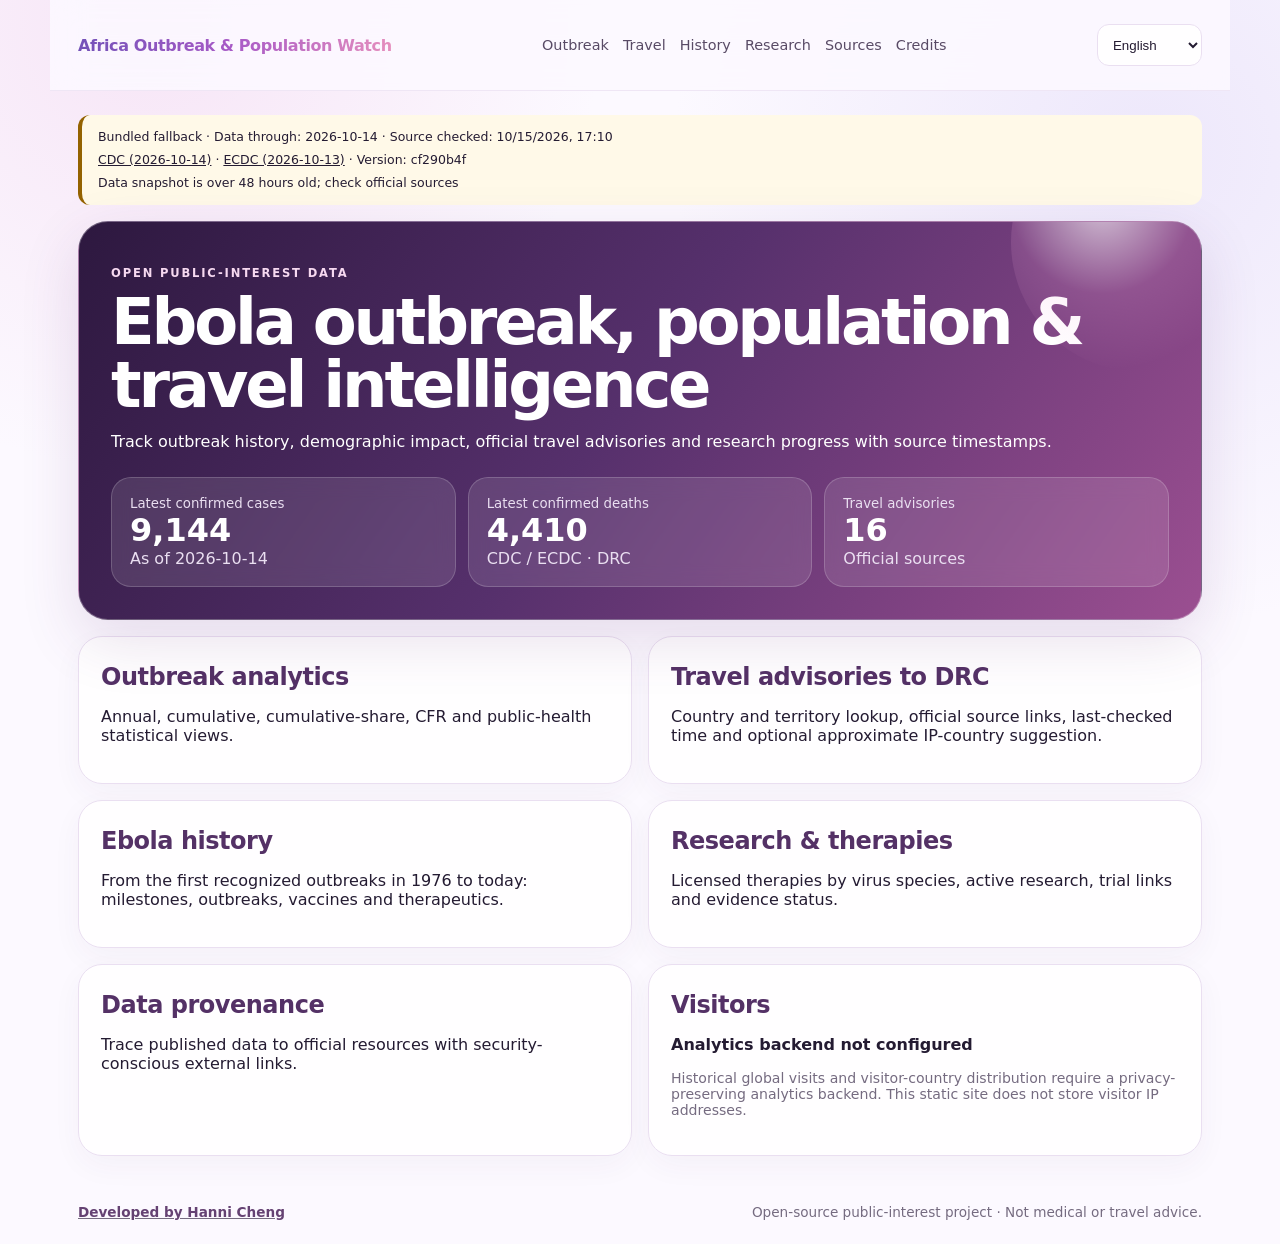
==== commit 00557934: "Remove travel detail cards and link author footer to LinkedIn" ====
--- a/index.html
+++ b/index.html
@@ -11,4 +11,4 @@
 <a class="feature" href="pages/research.html"><h2 data-i18n="card_research_title">Research & therapies</h2><p data-i18n="card_research_desc">Licensed therapies by virus species, active research, trial links and evidence status.</p></a>
 <a class="feature" href="pages/provenance.html"><h2 data-i18n="card_sources_title">Data provenance</h2><p data-i18n="card_sources_desc">Trace every dataset to official resources with security-conscious outbound links.</p></a>
 <div class="feature"><h2 data-i18n="card_visitors_title">Visitors</h2><p><strong id="visitorTotal" data-i18n="analytics_pending">Analytics backend not configured</strong></p><p class="muted" data-i18n="card_visitors_desc">Historical global visits and visitor-country distribution require a privacy-preserving analytics backend. No visitor IP is stored by this static site.</p></div>
-</section></main><footer><strong data-i18n="developed_by">Developed by Hanni Cheng</strong><span data-i18n="footer_note">Open-source public-interest project · Not medical or travel advice.</span></footer><script src="assets/i18n.js"></script><script src="assets/data-client.js"></script><script src="assets/app.js"></script></body></html>+</section></main><footer><a href="https://www.linkedin.com/in/honeycheng/" target="_blank" rel="noopener noreferrer"><strong data-i18n="developed_by">Developed by Hanni Cheng</strong></a><span data-i18n="footer_note">Open-source public-interest project · Not medical or travel advice.</span></footer><script src="assets/i18n.js"></script><script src="assets/data-client.js"></script><script src="assets/app.js"></script></body></html>
--- a/assets/style.css
+++ b/assets/style.css
@@ -1,2 +1,8 @@
 :root{font-family:Inter,"Noto Sans TC","Noto Sans SC",system-ui,-apple-system,sans-serif;color:#241b32;background:#fcf9ff;--ink:#241b32;--muted:#756b80;--line:#eadff1;--dark:#2c173d;--card:rgba(255,255,255,.92);--pipi:#a95bc7;--pipi2:#e58ebd;--pipi3:#7352b8;--pearl:#fff4fb;--risk-red:#b42318;--risk-orange:#b54708;--risk-yellow:#946200;--risk-green:#157f61}*{box-sizing:border-box}body{margin:0;background:radial-gradient(circle at 12% 2%,rgba(236,190,229,.34),transparent 28rem),radial-gradient(circle at 90% 12%,rgba(190,176,238,.24),transparent 30rem),#fcf9ff}a{color:inherit}.sitebar,main,footer{max-width:1180px;margin:auto;padding:24px 28px}.sitebar{display:flex;gap:18px;align-items:center;justify-content:space-between;position:sticky;top:0;background:rgba(252,249,255,.88);backdrop-filter:blur(16px);z-index:5;border-bottom:1px solid rgba(234,223,241,.72)}.brand{font-weight:850;text-decoration:none;letter-spacing:-.025em;background:linear-gradient(90deg,var(--pipi3),var(--pipi),var(--pipi2));-webkit-background-clip:text;color:transparent}.sitebar nav{display:flex;gap:14px;flex-wrap:wrap}.sitebar nav a{text-decoration:none;font-size:.9rem;color:#594b66}.sitebar nav a:hover{color:var(--pipi3)}.sitebar select,select{min-height:42px;border:1px solid var(--line);border-radius:12px;background:rgba(255,255,255,.9);padding:0 11px;color:var(--ink)}h1{font-size:clamp(2rem,5vw,4rem);line-height:.98;margin:.3rem 0 1rem;letter-spacing:-.05em}h2,h3{margin:.25rem 0 .6rem;letter-spacing:-.02em}.eyebrow{font-size:.72rem;font-weight:850;letter-spacing:.16em;color:var(--pipi3)}.hero{position:relative;overflow:hidden;background:linear-gradient(125deg,#2d183f 0%,#56306c 48%,#9b4f91 100%);color:#fff;border-radius:30px;padding:32px;border:1px solid rgba(255,255,255,.3);box-shadow:0 20px 60px rgba(91,46,111,.14)}.hero:after{content:"";position:absolute;width:260px;height:260px;border-radius:50%;right:-70px;top:-110px;background:radial-gradient(circle at 35% 35%,rgba(255,255,255,.68),rgba(242,173,221,.16) 38%,transparent 70%);pointer-events:none}.hero .eyebrow{color:#f6d9f0}.kpis{display:grid;grid-template-columns:repeat(3,1fr);gap:12px;margin-top:26px;position:relative;z-index:1}.kpis article{background:rgba(255,255,255,.11);border:1px solid rgba(255,255,255,.18);backdrop-filter:blur(10px);padding:18px;border-radius:20px}.kpis small,.kpis span{display:block;color:#eadff1}.kpis strong{font-size:2rem;display:block}.cards,.grid2{display:grid;grid-template-columns:repeat(2,minmax(0,1fr));gap:16px;margin-top:16px}.feature,.panel{background:var(--card);border:1px solid var(--line);border-radius:24px;padding:22px;text-decoration:none;box-shadow:0 10px 30px rgba(80,45,100,.045)}.feature{transition:transform .18s ease,border-color .18s ease,box-shadow .18s ease}.feature:hover{border-color:#d9b6e6;transform:translateY(-2px);box-shadow:0 16px 34px rgba(101,54,120,.09)}.feature h2{color:#543166}.muted,.note{color:var(--muted);font-size:.88rem}.pagehead{display:flex;justify-content:space-between;align-items:flex-start;gap:18px}.backrow{display:flex;gap:10px;flex-wrap:wrap}.btn{display:inline-flex;align-items:center;min-height:42px;padding:0 15px;border-radius:12px;border:1px solid var(--line);background:#fff;text-decoration:none;font:inherit;color:#50395d}.btn.primary{border-color:transparent;background:linear-gradient(100deg,var(--pipi3),var(--pipi));color:#fff}.grid{display:grid;grid-template-columns:2fr 1fr;gap:16px;margin-top:16px}.wide{grid-row:span 2}.bars{display:flex;align-items:end;gap:8px;height:330px;padding-top:35px;overflow-x:auto}.bw{min-width:48px;flex:1;text-align:center}.bar{background:linear-gradient(180deg,var(--pipi2),var(--pipi3));border-radius:9px 9px 3px 3px;min-height:3px;position:relative}.bar span{position:absolute;top:-20px;left:50%;transform:translateX(-50%);font-size:.68rem;color:#4e3b59}.bw small{display:block;margin-top:7px;color:var(--muted)}.adv,.source,.row{padding:11px 0;border-bottom:1px solid #f0e8f4}.statgrid{display:grid;grid-template-columns:repeat(4,1fr);gap:10px}.stat{background:linear-gradient(145deg,#fff,#fff8fd);border:1px solid var(--line);border-radius:18px;padding:16px}.stat strong{display:block;font-size:1.45rem;color:#553265}.tablewrap{overflow-x:auto}.table{width:100%;border-collapse:collapse}.table th,.table td{padding:10px;border-bottom:1px solid var(--line);text-align:left;font-size:.9rem;vertical-align:top}.table th{color:#624a70}.timeline{border-left:3px solid #dfc9e8;margin-left:8px;padding-left:22px}.milestone{position:relative;margin:0 0 24px}.milestone:before{content:"";position:absolute;width:13px;height:13px;border-radius:50%;background:linear-gradient(135deg,var(--pipi2),var(--pipi3));left:-30px;top:5px;box-shadow:0 0 0 4px #f7edf9}.linklist a{display:block;padding:9px 0;color:#7450b3}.notice{border-left:4px solid var(--risk-yellow);background:#fff9e8;padding:14px 16px;border-radius:12px}.privacy{margin-top:16px}code{background:#f5eef8;padding:2px 5px;border-radius:5px}footer{display:flex;justify-content:space-between;gap:16px;color:#756b80;font-size:.85rem}footer strong{color:#654273}@media(max-width:800px){.sitebar{position:static;align-items:flex-start;flex-direction:column}.grid,.cards,.grid2,.kpis,.statgrid{grid-template-columns:1fr}.wide{grid-row:auto}.pagehead{flex-direction:column}footer{flex-direction:column}}
 .searchbox{width:100%;min-height:48px;margin:8px 0 10px;border:1px solid var(--line);border-radius:14px;padding:0 14px;font:inherit;background:#fff}.countrylist{display:grid;grid-template-columns:repeat(3,minmax(0,1fr));gap:8px;max-height:290px;overflow:auto;margin:0 0 12px}.countryitem{min-height:52px;text-align:left;border:1px solid var(--line);border-radius:13px;background:#fff;padding:8px 10px;color:var(--ink)}.countryitem span,.countryitem small{display:block}.countryitem small{color:var(--muted);margin-top:2px}.countryitem.active{border-color:var(--pipi);background:#fff6fc}.chartcontrols{display:grid;grid-template-columns:2fr 1fr 1fr auto;gap:10px;align-items:end;margin-bottom:18px}.chartcontrols label span{display:block;font-size:.8rem;color:var(--muted);margin-bottom:5px}.chartcontrols select{width:100%}.mobilechart{display:grid;gap:9px}.chartrow{display:grid;grid-template-columns:minmax(72px,.7fr) 2fr minmax(65px,.6fr);grid-template-areas:"label track value" "sub sub sub";align-items:center;gap:10px;width:100%;border:0;background:transparent;padding:7px 0;text-align:left;color:var(--ink)}.chartlabel{grid-area:label;font-weight:700}.track{grid-area:track;height:18px;border-radius:999px;background:#f0e8f4;overflow:hidden}.fill{display:block;height:100%;border-radius:999px;background:linear-gradient(90deg,var(--pipi3),var(--pipi2))}.chartrow strong{grid-area:value;text-align:right}.chartrow small{grid-area:sub;color:var(--muted);padding-left:calc(0px)}@media(max-width:800px){.countrylist{grid-template-columns:1fr;max-height:250px}.chartcontrols{grid-template-columns:1fr 1fr}.chartcontrols label:first-child{grid-column:1/-1}.chartcontrols .btn{grid-column:1/-1;justify-content:center}.mobilechart{margin-top:12px}.chartrow{grid-template-columns:70px minmax(90px,1fr) 72px;gap:7px}.chartrow small{font-size:.72rem}.stat strong{overflow-wrap:anywhere}.sitebar nav{gap:10px}.sitebar nav a{font-size:.88rem}}
+.advisory-controls{display:grid;grid-template-columns:1.4fr 1.2fr 1fr 1fr;gap:14px;align-items:end}.advisory-controls label>span{display:block;font-size:.85rem;color:var(--muted);margin-bottom:6px}.advisory-controls input,.advisory-controls select{width:100%;min-width:0;margin:0;min-height:44px}.advisory-actions{display:flex;gap:10px;align-items:center;flex-wrap:wrap;margin:16px 0}.advisory-actions p{margin:0 auto 0 0}.advisory-table{width:100%;min-width:750px}.advisory-table th{white-space:nowrap}.advisory-table td{vertical-align:top;overflow-wrap:anywhere}.advisory-table th:first-child{min-width:145px}.advisory-level{min-width:200px;max-width:340px}.advisory-country{border:0;background:none;color:var(--ink);font:inherit;font-weight:700;text-align:left;cursor:pointer;padding:6px 0;text-decoration:underline;text-underline-offset:4px;min-height:44px}.advisory-selected{background:#fff1fb}.advisory-country:focus-visible{outline:3px solid var(--pipi);outline-offset:3px;border-radius:3px}.advisory-risk{font-weight:700;white-space:nowrap}.risk-4{color:#a01639}.risk-3{color:#9c4c09}.risk-2{color:#765b00}.risk-1{color:#176343}.risk-unknown{color:var(--muted)}#result:focus{outline:3px solid var(--pipi);outline-offset:4px}[hidden]{display:none!important}@media(max-width:950px){.advisory-controls{grid-template-columns:1fr 1fr}}@media(max-width:540px){.advisory-controls{grid-template-columns:1fr}.advisory-actions .btn{flex:1}.advisory-actions p{width:100%}.advisory-directory{padding:16px}.advisory-table td{font-size:.9rem}.advisory-directory .tablewrap{max-width:100%;overflow-x:auto}}
+.outbreak-page .pagehead{display:block}.outbreak-page .pagehead h1{font-size:clamp(14px,3.6vw,24px);line-height:1.35;white-space:nowrap;max-width:100%;margin-bottom:12px}.outbreak-page .pagehead .backrow{margin-top:14px}.outbreak-page .stat strong{font-size:clamp(20px,3vw,30px)}.outbreak-page .table td{vertical-align:top}.outbreak-page .table small{display:block;color:var(--muted);margin-top:6px}.outbreak-page .table th{min-width:100px}.outbreak-page .table th:nth-child(6){min-width:180px}.outbreak-page .chartrow{cursor:default}
+
+#dataHealth.notice{padding:12px 16px;font-size:12.5px;line-height:1.6;display:grid;gap:3px;margin-bottom:16px}#dataHealth .data-health-row{margin:0;min-width:0;max-width:100%;white-space:nowrap;overflow:hidden;text-overflow:ellipsis;line-height:1.6}#dataHealth .data-health-row:focus-visible{outline:2px solid var(--pipi);outline-offset:1px}
+
+.advisories-page .pagehead{display:block}.advisories-page .pagehead h1{font-size:clamp(12px,3.2vw,24px);line-height:1.35;white-space:nowrap;margin-bottom:12px}.advisories-page .pagehead .backrow{margin-top:14px}.advisories-page #advisoryListTitle{font-size:clamp(14px,3vw,20px);white-space:nowrap}.advisories-page #rSourceDate{font-size:16px;line-height:1.5}.advisory-table th:nth-child(4){min-width:180px}
